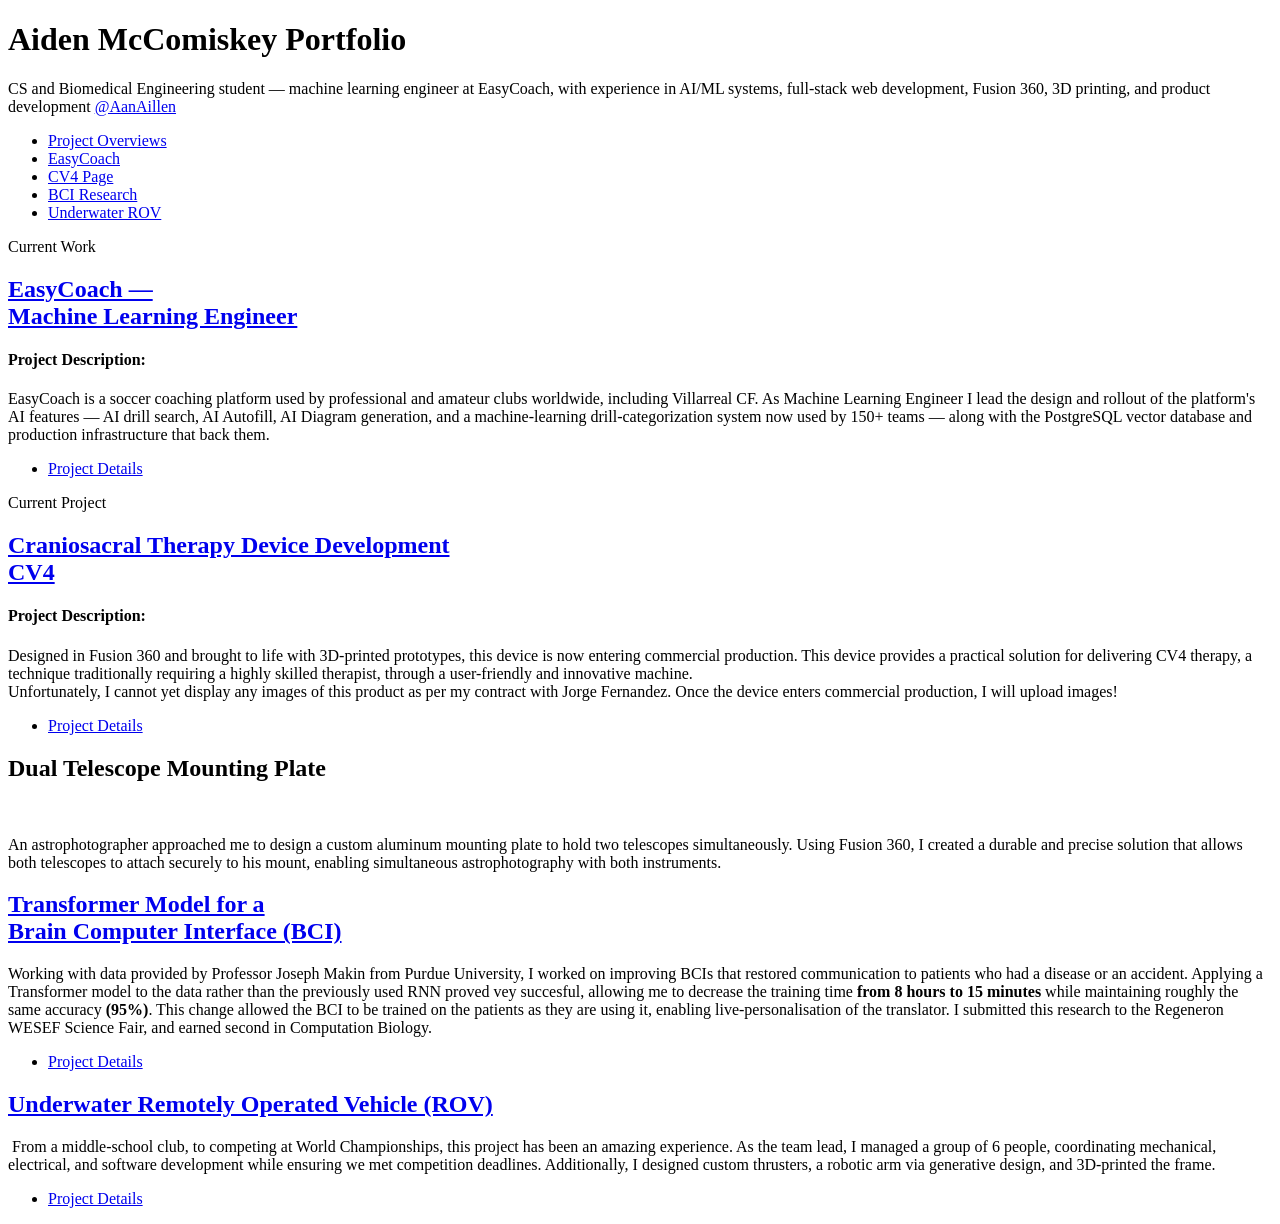
==== index.html @ 6c1e5b0b "Add EasyCoach project page and feature on portfolio - New EasyCoach.html with project detail (AI sea" ====
<!DOCTYPE HTML>
<!--
	html5up.net | @ajlkn
	Free for personal and commercial use under the CCA 3.0 license (html5up.net/license)
-->
<html>
	<head>
		<title>Aiden McComiskey's Portfolio</title>
		<meta charset="utf-8" />
		<meta name="viewport" content="width=device-width, initial-scale=1, user-scalable=no" />
		<link rel="stylesheet" href="assets/css/main.css" />
		<noscript><link rel="stylesheet" href="assets/css/noscript.css" /></noscript>
	</head>
	<body class="is-preload">

		<!-- Wrapper -->
			<div id="wrapper" class="fade-in">

				<!-- Intro -->
					<div id="intro">
						<h1>Aiden McComiskey Portfolio</h1>
						<p>CS and Biomedical Engineering student &mdash; machine learning engineer at EasyCoach, with experience in AI/ML systems, full-stack web development, Fusion 360, 3D printing, and product development <a href="https://github.com/AanAillen">@AanAillen</a>
					</div>

				<!-- Header -->

				<!-- Nav -->
					<nav id="nav">
						<ul class="links">
							<li class="active"><a href="index.html">Project Overviews</a></li>
							<li><a href="EasyCoach.html">EasyCoach</a></li>
							<li><a href="CV4.html">CV4 Page</a></li>
							<li><a href="BCI.html">	 BCI Research</a></li>
							<li><a href="UROV.html"> Underwater ROV</a></li>
						</ul>
					</nav>

				<!-- Main -->
					<div id="main">

						<!-- Featured Post -->
							<article class="post featured">
								<header class="major">
									<span class="date">Current Work</span>
									<h2><a href="EasyCoach.html">EasyCoach &mdash;<br />
									Machine Learning Engineer</a></h2>
								</header>
									<h4>Project Description:</h4> <p>EasyCoach is a soccer coaching platform used by professional and amateur clubs worldwide, including Villarreal CF. As Machine Learning Engineer I lead the design and rollout of the platform's AI features &mdash; AI drill search, AI Autofill, AI Diagram generation, and a machine-learning drill-categorization system now used by 150+ teams &mdash; along with the PostgreSQL vector database and production infrastructure that back them.</p>
								<ul class="actions special">
									<li><a href="EasyCoach.html" class="button large">Project Details</a></li>
								</ul>
							</article>

						
							<article class="post featured">
								<header class="major">
									<span class="date">Current Project</span>
									<h2><a href="CV4.html">Craniosacral Therapy Device Development<br />
									CV4 </a></h2>
								</header>
									<h4>Project Description:</h4> <p>Designed in Fusion 360 and brought to life with 3D-printed 
										prototypes, this device is now entering commercial production. This device provides a 
										practical solution for delivering CV4 therapy, a technique traditionally requiring a highly 
										skilled therapist, through a user-friendly and innovative machine.<br /> Unfortunately, I cannot yet display any images of this product as per my contract with Jorge Fernandez.  Once the device enters commercial production, I will upload images!</p>
								
								<!-- <a href="#" class="image main"><img src="images/pic01.jpg" alt="" /></a> -->
								<ul class="actions special">
									<li><a href="CV4.html" class="button large">Project Details</a></li>
								</ul>
							</article>

						<!-- Posts -->
							<section class="posts">
								<article>
									<header>
										<h2>Dual Telescope Mounting Plate<br /></h2>
									</header>
									<a  class="image fit"><img src="images/DvTl.png" alt="" /></a>
									<p>An astrophotographer approached me to design a custom aluminum mounting plate to hold two telescopes simultaneously. Using Fusion 360, I created a durable and precise solution that allows both telescopes to attach securely to his mount, enabling simultaneous astrophotography with both instruments. </p>
									<!-- <ul class="actions special">
										<li><a href="#" class="button">View Project</a></li>
									</ul> -->
								</article>
								<article>
									<header>
										<h2><a href="BCI.html">Transformer Model for a<br />
										Brain Computer Interface (BCI)</a></h2>
									</header>
									<p>Working with data provided by Professor Joseph Makin from Purdue University, 
										I worked on improving BCIs that restored communication to patients who had a disease or an accident.  
										Applying a Transformer model to the data rather than the previously used RNN proved vey succesful, 
										allowing me to decrease the training time <strong> from 8 hours to 15 minutes </strong>while maintaining 
										roughly the same accuracy <b>(95%)</b>.  This change allowed the BCI to be trained on the patients as 
										they are using it, enabling live-personalisation of the translator.  I submitted this research to the 
										Regeneron WESEF Science Fair, and earned second in Computation Biology.</p>
									<ul class="actions special">
										<li><a href="BCI.html" class="button">Project Details</a></li>
									</ul>
								</article>
									
									
							</section>

							<article class="post featured">
								<header>
									<h2><a href="UROV.html">Underwater Remotely Operated Vehicle (ROV)
									</a></h2>
								</header>
								
								<a  class="image fit"><img src="images/Poster.png" alt="" /></a>
								From a middle-school club, to competing at World Championships, this project has been an amazing experience.  As the team lead, I managed a group of 6 people, coordinating mechanical, electrical, and software development while ensuring we met competition deadlines.  Additionally, I designed custom thrusters, a robotic arm via generative design, and 3D-printed the frame.  </p>
								<ul class="actions special">
									<li><a href="UROV.html" class="button">Project Details</a></li>
								</ul>
							</article>
					</div>


			</div>
			<footer id="footer">
				
			</footer>
		<!-- Scripts -->
			<script src="assets/js/jquery.min.js"></script>
			<script src="assets/js/jquery.scrollex.min.js"></script>
			<script src="assets/js/jquery.scrolly.min.js"></script>
			<script src="assets/js/browser.min.js"></script>
			<script src="assets/js/breakpoints.min.js"></script>
			<script src="assets/js/util.js"></script>
			<script src="assets/js/main.js"></script>

	</body>
</html>
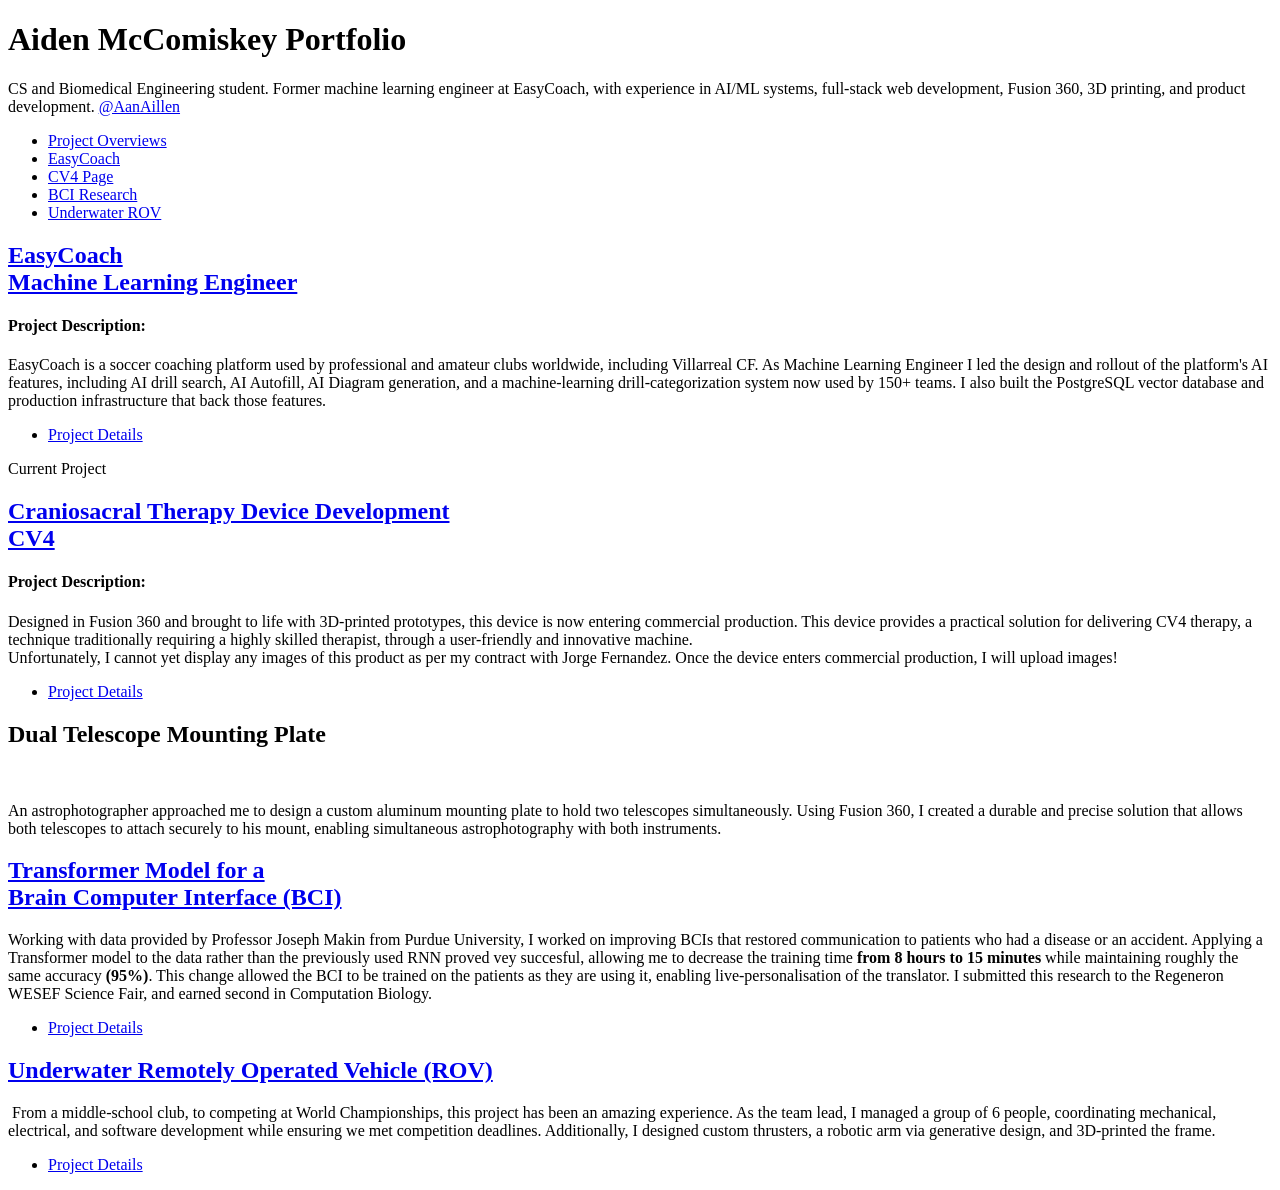
==== commit 562c9a08: "Update EasyCoach role to past tense, remove Current Work label" ====
--- a/index.html
+++ b/index.html
@@ -1,133 +1,132 @@
-<!DOCTYPE HTML>
-<!--
-	html5up.net | @ajlkn
-	Free for personal and commercial use under the CCA 3.0 license (html5up.net/license)
--->
-<html>
-	<head>
-		<title>Aiden McComiskey's Portfolio</title>
-		<meta charset="utf-8" />
-		<meta name="viewport" content="width=device-width, initial-scale=1, user-scalable=no" />
-		<link rel="stylesheet" href="assets/css/main.css" />
-		<noscript><link rel="stylesheet" href="assets/css/noscript.css" /></noscript>
-	</head>
-	<body class="is-preload">
-
-		<!-- Wrapper -->
-			<div id="wrapper" class="fade-in">
-
-				<!-- Intro -->
-					<div id="intro">
-						<h1>Aiden McComiskey Portfolio</h1>
-						<p>CS and Biomedical Engineering student &mdash; machine learning engineer at EasyCoach, with experience in AI/ML systems, full-stack web development, Fusion 360, 3D printing, and product development <a href="https://github.com/AanAillen">@AanAillen</a>
-					</div>
-
-				<!-- Header -->
-
-				<!-- Nav -->
-					<nav id="nav">
-						<ul class="links">
-							<li class="active"><a href="index.html">Project Overviews</a></li>
-							<li><a href="EasyCoach.html">EasyCoach</a></li>
-							<li><a href="CV4.html">CV4 Page</a></li>
-							<li><a href="BCI.html">	 BCI Research</a></li>
-							<li><a href="UROV.html"> Underwater ROV</a></li>
-						</ul>
-					</nav>
-
-				<!-- Main -->
-					<div id="main">
-
-						<!-- Featured Post -->
-							<article class="post featured">
-								<header class="major">
-									<span class="date">Current Work</span>
-									<h2><a href="EasyCoach.html">EasyCoach &mdash;<br />
-									Machine Learning Engineer</a></h2>
-								</header>
-									<h4>Project Description:</h4> <p>EasyCoach is a soccer coaching platform used by professional and amateur clubs worldwide, including Villarreal CF. As Machine Learning Engineer I lead the design and rollout of the platform's AI features &mdash; AI drill search, AI Autofill, AI Diagram generation, and a machine-learning drill-categorization system now used by 150+ teams &mdash; along with the PostgreSQL vector database and production infrastructure that back them.</p>
-								<ul class="actions special">
-									<li><a href="EasyCoach.html" class="button large">Project Details</a></li>
-								</ul>
-							</article>
-
-						
-							<article class="post featured">
-								<header class="major">
-									<span class="date">Current Project</span>
-									<h2><a href="CV4.html">Craniosacral Therapy Device Development<br />
-									CV4 </a></h2>
-								</header>
-									<h4>Project Description:</h4> <p>Designed in Fusion 360 and brought to life with 3D-printed 
-										prototypes, this device is now entering commercial production. This device provides a 
-										practical solution for delivering CV4 therapy, a technique traditionally requiring a highly 
-										skilled therapist, through a user-friendly and innovative machine.<br /> Unfortunately, I cannot yet display any images of this product as per my contract with Jorge Fernandez.  Once the device enters commercial production, I will upload images!</p>
-								
-								<!-- <a href="#" class="image main"><img src="images/pic01.jpg" alt="" /></a> -->
-								<ul class="actions special">
-									<li><a href="CV4.html" class="button large">Project Details</a></li>
-								</ul>
-							</article>
-
-						<!-- Posts -->
-							<section class="posts">
-								<article>
-									<header>
-										<h2>Dual Telescope Mounting Plate<br /></h2>
-									</header>
-									<a  class="image fit"><img src="images/DvTl.png" alt="" /></a>
-									<p>An astrophotographer approached me to design a custom aluminum mounting plate to hold two telescopes simultaneously. Using Fusion 360, I created a durable and precise solution that allows both telescopes to attach securely to his mount, enabling simultaneous astrophotography with both instruments. </p>
-									<!-- <ul class="actions special">
-										<li><a href="#" class="button">View Project</a></li>
-									</ul> -->
-								</article>
-								<article>
-									<header>
-										<h2><a href="BCI.html">Transformer Model for a<br />
-										Brain Computer Interface (BCI)</a></h2>
-									</header>
-									<p>Working with data provided by Professor Joseph Makin from Purdue University, 
-										I worked on improving BCIs that restored communication to patients who had a disease or an accident.  
-										Applying a Transformer model to the data rather than the previously used RNN proved vey succesful, 
-										allowing me to decrease the training time <strong> from 8 hours to 15 minutes </strong>while maintaining 
-										roughly the same accuracy <b>(95%)</b>.  This change allowed the BCI to be trained on the patients as 
-										they are using it, enabling live-personalisation of the translator.  I submitted this research to the 
-										Regeneron WESEF Science Fair, and earned second in Computation Biology.</p>
-									<ul class="actions special">
-										<li><a href="BCI.html" class="button">Project Details</a></li>
-									</ul>
-								</article>
-									
-									
-							</section>
-
-							<article class="post featured">
-								<header>
-									<h2><a href="UROV.html">Underwater Remotely Operated Vehicle (ROV)
-									</a></h2>
-								</header>
-								
-								<a  class="image fit"><img src="images/Poster.png" alt="" /></a>
-								From a middle-school club, to competing at World Championships, this project has been an amazing experience.  As the team lead, I managed a group of 6 people, coordinating mechanical, electrical, and software development while ensuring we met competition deadlines.  Additionally, I designed custom thrusters, a robotic arm via generative design, and 3D-printed the frame.  </p>
-								<ul class="actions special">
-									<li><a href="UROV.html" class="button">Project Details</a></li>
-								</ul>
-							</article>
-					</div>
-
-
-			</div>
-			<footer id="footer">
-				
-			</footer>
-		<!-- Scripts -->
-			<script src="assets/js/jquery.min.js"></script>
-			<script src="assets/js/jquery.scrollex.min.js"></script>
-			<script src="assets/js/jquery.scrolly.min.js"></script>
-			<script src="assets/js/browser.min.js"></script>
-			<script src="assets/js/breakpoints.min.js"></script>
-			<script src="assets/js/util.js"></script>
-			<script src="assets/js/main.js"></script>
-
-	</body>
-</html>
+<!DOCTYPE HTML>
+<!--
+	html5up.net | @ajlkn
+	Free for personal and commercial use under the CCA 3.0 license (html5up.net/license)
+-->
+<html>
+	<head>
+		<title>Aiden McComiskey's Portfolio</title>
+		<meta charset="utf-8" />
+		<meta name="viewport" content="width=device-width, initial-scale=1, user-scalable=no" />
+		<link rel="stylesheet" href="assets/css/main.css" />
+		<noscript><link rel="stylesheet" href="assets/css/noscript.css" /></noscript>
+	</head>
+	<body class="is-preload">
+
+		<!-- Wrapper -->
+			<div id="wrapper" class="fade-in">
+
+				<!-- Intro -->
+					<div id="intro">
+						<h1>Aiden McComiskey Portfolio</h1>
+						<p>CS and Biomedical Engineering student. Former machine learning engineer at EasyCoach, with experience in AI/ML systems, full-stack web development, Fusion 360, 3D printing, and product development. <a href="https://github.com/AanAillen">@AanAillen</a>
+					</div>
+
+				<!-- Header -->
+
+				<!-- Nav -->
+					<nav id="nav">
+						<ul class="links">
+							<li class="active"><a href="index.html">Project Overviews</a></li>
+							<li><a href="EasyCoach.html">EasyCoach</a></li>
+							<li><a href="CV4.html">CV4 Page</a></li>
+							<li><a href="BCI.html">	 BCI Research</a></li>
+							<li><a href="UROV.html"> Underwater ROV</a></li>
+						</ul>
+					</nav>
+
+				<!-- Main -->
+					<div id="main">
+
+						<!-- Featured Post -->
+							<article class="post featured">
+								<header class="major">
+									<h2><a href="EasyCoach.html">EasyCoach<br />
+									Machine Learning Engineer</a></h2>
+								</header>
+									<h4>Project Description:</h4> <p>EasyCoach is a soccer coaching platform used by professional and amateur clubs worldwide, including Villarreal CF. As Machine Learning Engineer I led the design and rollout of the platform's AI features, including AI drill search, AI Autofill, AI Diagram generation, and a machine-learning drill-categorization system now used by 150+ teams. I also built the PostgreSQL vector database and production infrastructure that back those features.</p>
+								<ul class="actions special">
+									<li><a href="EasyCoach.html" class="button large">Project Details</a></li>
+								</ul>
+							</article>
+
+
+							<article class="post featured">
+								<header class="major">
+									<span class="date">Current Project</span>
+									<h2><a href="CV4.html">Craniosacral Therapy Device Development<br />
+									CV4 </a></h2>
+								</header>
+									<h4>Project Description:</h4> <p>Designed in Fusion 360 and brought to life with 3D-printed
+										prototypes, this device is now entering commercial production. This device provides a
+										practical solution for delivering CV4 therapy, a technique traditionally requiring a highly
+										skilled therapist, through a user-friendly and innovative machine.<br /> Unfortunately, I cannot yet display any images of this product as per my contract with Jorge Fernandez.  Once the device enters commercial production, I will upload images!</p>
+
+								<!-- <a href="#" class="image main"><img src="images/pic01.jpg" alt="" /></a> -->
+								<ul class="actions special">
+									<li><a href="CV4.html" class="button large">Project Details</a></li>
+								</ul>
+							</article>
+
+						<!-- Posts -->
+							<section class="posts">
+								<article>
+									<header>
+										<h2>Dual Telescope Mounting Plate<br /></h2>
+									</header>
+									<a  class="image fit"><img src="images/DvTl.png" alt="" /></a>
+									<p>An astrophotographer approached me to design a custom aluminum mounting plate to hold two telescopes simultaneously. Using Fusion 360, I created a durable and precise solution that allows both telescopes to attach securely to his mount, enabling simultaneous astrophotography with both instruments. </p>
+									<!-- <ul class="actions special">
+										<li><a href="#" class="button">View Project</a></li>
+									</ul> -->
+								</article>
+								<article>
+									<header>
+										<h2><a href="BCI.html">Transformer Model for a<br />
+										Brain Computer Interface (BCI)</a></h2>
+									</header>
+									<p>Working with data provided by Professor Joseph Makin from Purdue University,
+										I worked on improving BCIs that restored communication to patients who had a disease or an accident.
+										Applying a Transformer model to the data rather than the previously used RNN proved vey succesful,
+										allowing me to decrease the training time <strong> from 8 hours to 15 minutes </strong>while maintaining
+										roughly the same accuracy <b>(95%)</b>.  This change allowed the BCI to be trained on the patients as
+										they are using it, enabling live-personalisation of the translator.  I submitted this research to the
+										Regeneron WESEF Science Fair, and earned second in Computation Biology.</p>
+									<ul class="actions special">
+										<li><a href="BCI.html" class="button">Project Details</a></li>
+									</ul>
+								</article>
+
+
+							</section>
+
+							<article class="post featured">
+								<header>
+									<h2><a href="UROV.html">Underwater Remotely Operated Vehicle (ROV)
+									</a></h2>
+								</header>
+
+								<a  class="image fit"><img src="images/Poster.png" alt="" /></a>
+								From a middle-school club, to competing at World Championships, this project has been an amazing experience.  As the team lead, I managed a group of 6 people, coordinating mechanical, electrical, and software development while ensuring we met competition deadlines.  Additionally, I designed custom thrusters, a robotic arm via generative design, and 3D-printed the frame.  </p>
+								<ul class="actions special">
+									<li><a href="UROV.html" class="button">Project Details</a></li>
+								</ul>
+							</article>
+					</div>
+
+
+			</div>
+			<footer id="footer">
+
+			</footer>
+		<!-- Scripts -->
+			<script src="assets/js/jquery.min.js"></script>
+			<script src="assets/js/jquery.scrollex.min.js"></script>
+			<script src="assets/js/jquery.scrolly.min.js"></script>
+			<script src="assets/js/browser.min.js"></script>
+			<script src="assets/js/breakpoints.min.js"></script>
+			<script src="assets/js/util.js"></script>
+			<script src="assets/js/main.js"></script>
+
+	</body>
+</html>
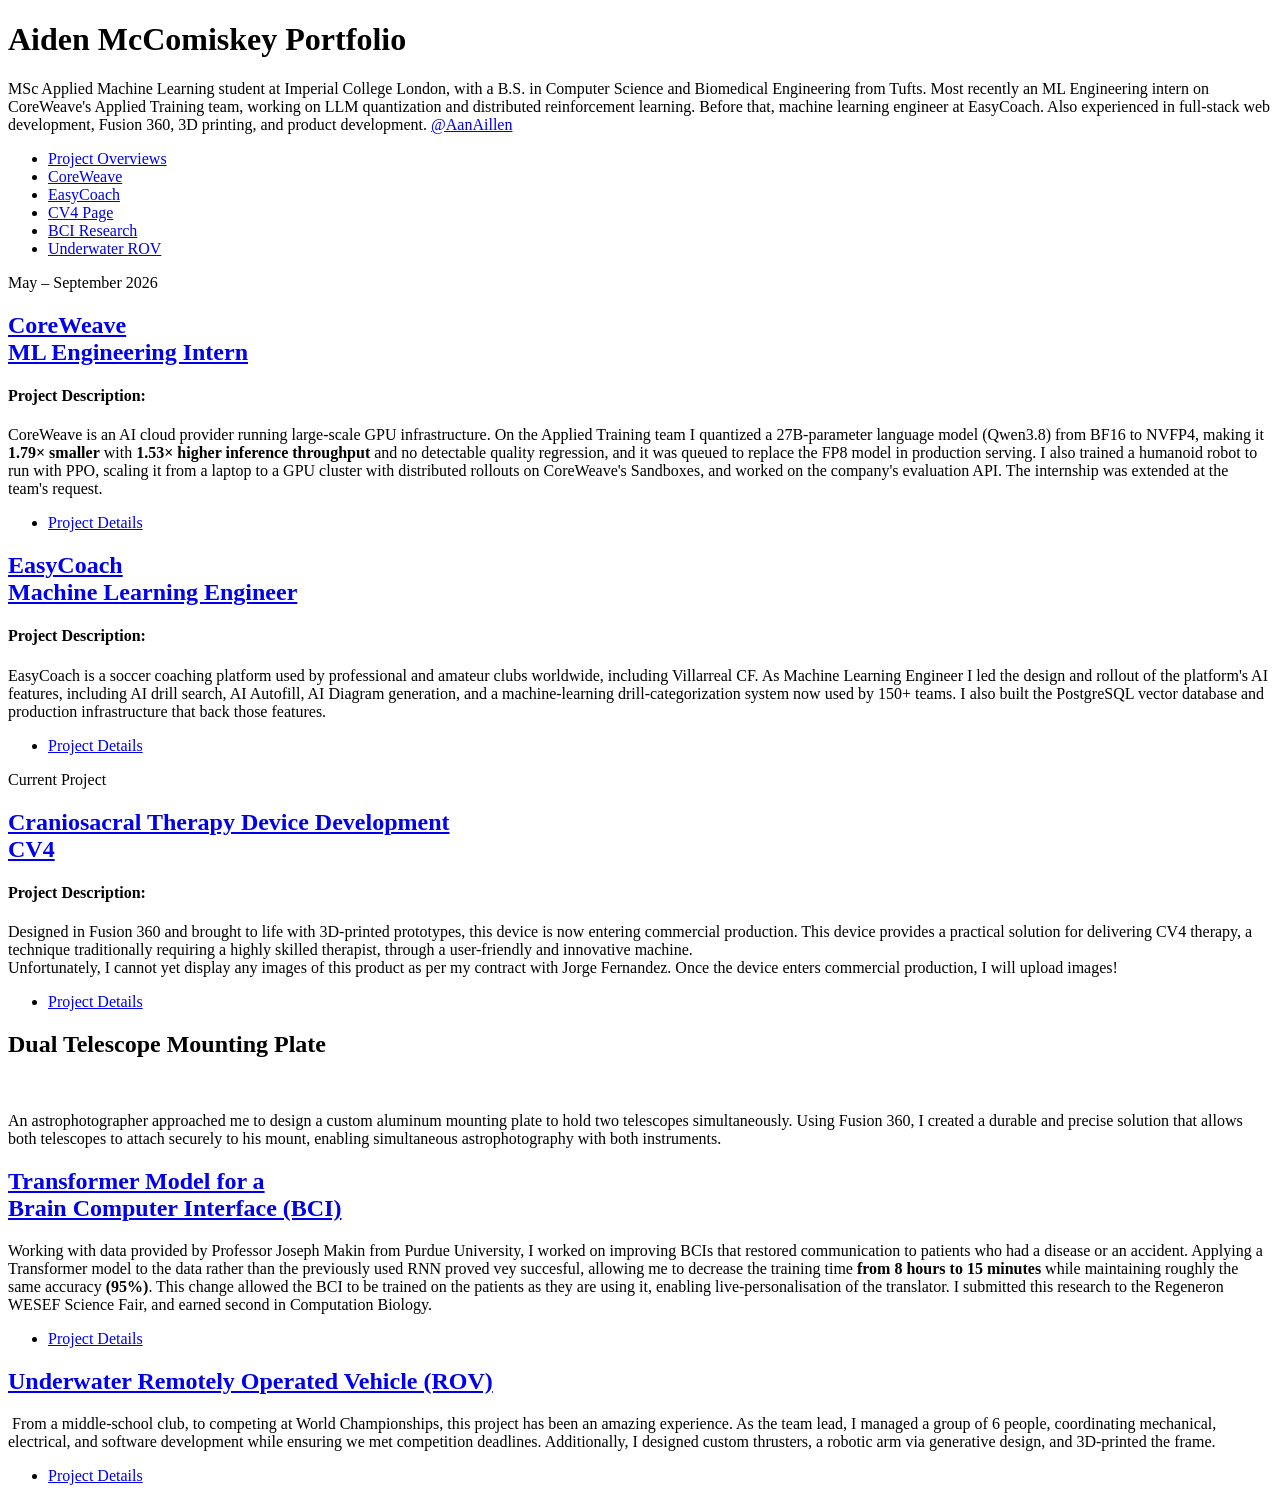
==== commit 955a0e35: "Add CoreWeave internship page, feature on portfolio, update intro Co-Authored-By: Claude Opus 5.5 (1" ====
--- a/index.html
+++ b/index.html
@@ -19,7 +19,7 @@
 				<!-- Intro -->
 					<div id="intro">
 						<h1>Aiden McComiskey Portfolio</h1>
-						<p>CS and Biomedical Engineering student. Former machine learning engineer at EasyCoach, with experience in AI/ML systems, full-stack web development, Fusion 360, 3D printing, and product development. <a href="https://github.com/AanAillen">@AanAillen</a>
+						<p>MSc Applied Machine Learning student at Imperial College London, with a B.S. in Computer Science and Biomedical Engineering from Tufts. Most recently an ML Engineering intern on CoreWeave's Applied Training team, working on LLM quantization and distributed reinforcement learning. Before that, machine learning engineer at EasyCoach. Also experienced in full-stack web development, Fusion 360, 3D printing, and product development. <a href="https://github.com/AanAillen">@AanAillen</a></p>
 					</div>
 
 				<!-- Header -->
@@ -28,6 +28,7 @@
 					<nav id="nav">
 						<ul class="links">
 							<li class="active"><a href="index.html">Project Overviews</a></li>
+							<li><a href="CoreWeave.html">CoreWeave</a></li>
 							<li><a href="EasyCoach.html">EasyCoach</a></li>
 							<li><a href="CV4.html">CV4 Page</a></li>
 							<li><a href="BCI.html">	 BCI Research</a></li>
@@ -39,6 +40,18 @@
 					<div id="main">
 
 						<!-- Featured Post -->
+							<article class="post featured">
+								<header class="major">
+									<span class="date">May &ndash; September 2026</span>
+									<h2><a href="CoreWeave.html">CoreWeave<br />
+									ML Engineering Intern</a></h2>
+								</header>
+									<h4>Project Description:</h4> <p>CoreWeave is an AI cloud provider running large-scale GPU infrastructure. On the Applied Training team I quantized a 27B-parameter language model (Qwen3.8) from BF16 to NVFP4, making it <strong>1.79&times; smaller</strong> with <strong>1.53&times; higher inference throughput</strong> and no detectable quality regression, and it was queued to replace the FP8 model in production serving. I also trained a humanoid robot to run with PPO, scaling it from a laptop to a GPU cluster with distributed rollouts on CoreWeave's Sandboxes, and worked on the company's evaluation API. The internship was extended at the team's request.</p>
+								<ul class="actions special">
+									<li><a href="CoreWeave.html" class="button large">Project Details</a></li>
+								</ul>
+							</article>
+
 							<article class="post featured">
 								<header class="major">
 									<h2><a href="EasyCoach.html">EasyCoach<br />
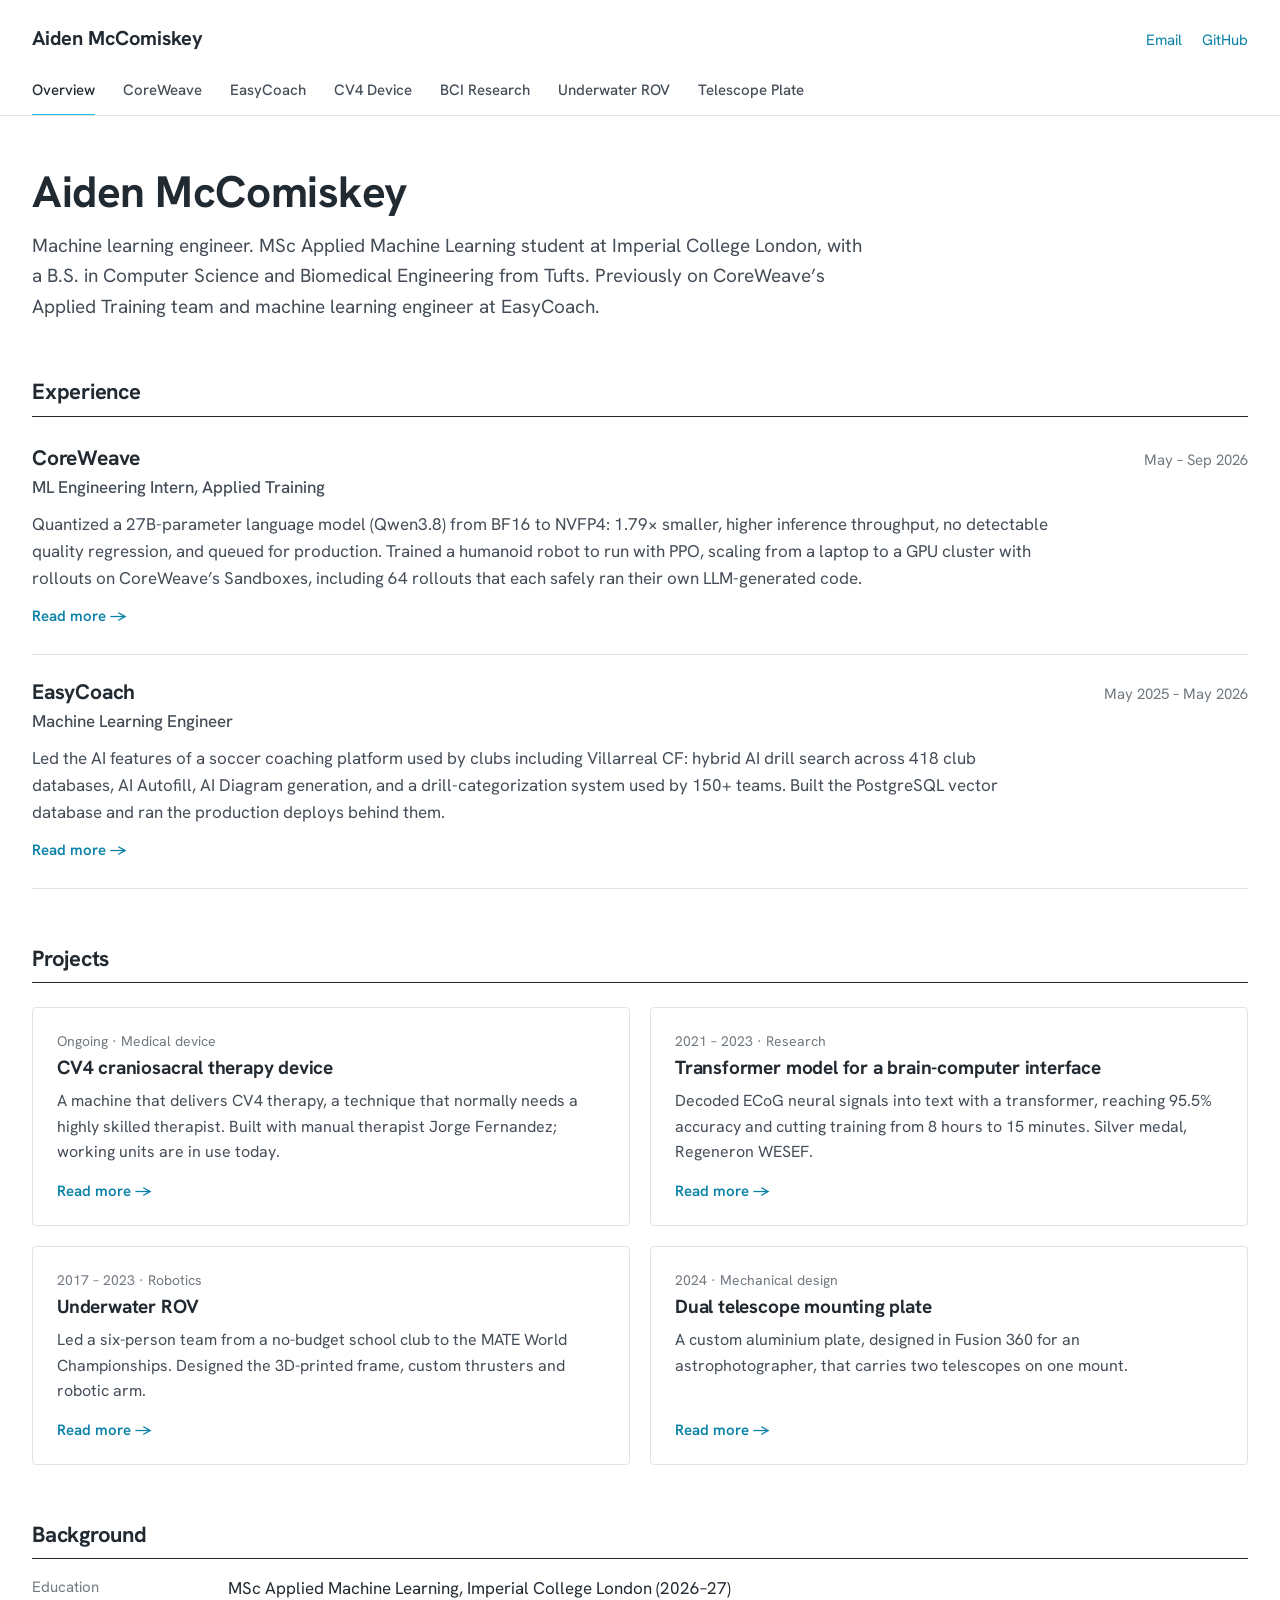
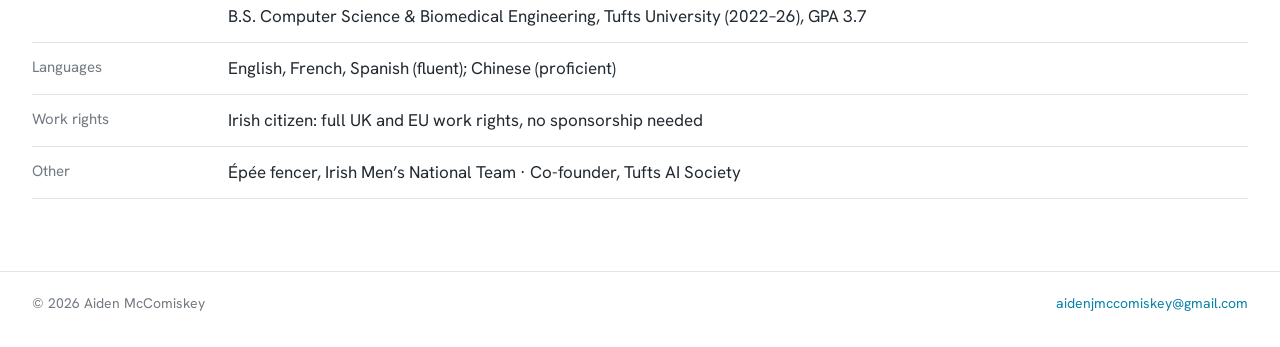
==== commit 32bdc51a: "Redesign portfolio: plain tabbed layout, CoreWeave page, telescope page Replaces the HTML5 UP templa" ====
--- a/index.html
+++ b/index.html
@@ -1,145 +1,115 @@
-<!DOCTYPE HTML>
-<!--
-	html5up.net | @ajlkn
-	Free for personal and commercial use under the CCA 3.0 license (html5up.net/license)
--->
-<html>
-	<head>
-		<title>Aiden McComiskey's Portfolio</title>
-		<meta charset="utf-8" />
-		<meta name="viewport" content="width=device-width, initial-scale=1, user-scalable=no" />
-		<link rel="stylesheet" href="assets/css/main.css" />
-		<noscript><link rel="stylesheet" href="assets/css/noscript.css" /></noscript>
-	</head>
-	<body class="is-preload">
+<!DOCTYPE html>
+<html lang="en">
+<head>
+	<meta charset="utf-8" />
+	<meta name="viewport" content="width=device-width, initial-scale=1" />
+	<title>Aiden McComiskey — Machine Learning Engineer</title>
+	<meta name="description" content="Aiden McComiskey, machine learning engineer. MSc Applied Machine Learning, Imperial College London." />
+	<link rel="preconnect" href="https://fonts.googleapis.com" />
+	<link rel="preconnect" href="https://fonts.gstatic.com" crossorigin />
+	<link href="https://fonts.googleapis.com/css2?family=Hanken+Grotesk:wght@400;500;600;700&display=swap" rel="stylesheet" />
+	<link rel="stylesheet" href="assets/css/site.css" />
+</head>
+<body>
 
-		<!-- Wrapper -->
-			<div id="wrapper" class="fade-in">
+	<header class="site-header">
+		<div class="wrap">
+			<div class="top">
+				<a class="site-name" href="index.html">Aiden McComiskey</a>
+				<div class="site-contact">
+					<a href="mailto:aidenjmccomiskey@gmail.com">Email</a>
+					<a href="https://github.com/AanAillen">GitHub</a>
+				</div>
+			</div>
+			<nav class="tabs" aria-label="Pages">
+				<a href="index.html" aria-current="page">Overview</a>
+				<a href="CoreWeave.html">CoreWeave</a>
+				<a href="EasyCoach.html">EasyCoach</a>
+				<a href="CV4.html">CV4 Device</a>
+				<a href="BCI.html">BCI Research</a>
+				<a href="UROV.html">Underwater ROV</a>
+				<a href="Telescope.html">Telescope Plate</a>
+			</nav>
+		</div>
+	</header>
 
-				<!-- Intro -->
-					<div id="intro">
-						<h1>Aiden McComiskey Portfolio</h1>
-						<p>MSc Applied Machine Learning student at Imperial College London, with a B.S. in Computer Science and Biomedical Engineering from Tufts. Most recently an ML Engineering intern on CoreWeave's Applied Training team, working on LLM quantization and distributed reinforcement learning. Before that, machine learning engineer at EasyCoach. Also experienced in full-stack web development, Fusion 360, 3D printing, and product development. <a href="https://github.com/AanAillen">@AanAillen</a></p>
-					</div>
+	<main>
+		<div class="wrap">
+			<section class="intro">
+				<h1>Aiden McComiskey</h1>
+				<p>Machine learning engineer. MSc Applied Machine Learning student at Imperial College London, with a B.S. in Computer Science and Biomedical Engineering from Tufts. Previously on CoreWeave&rsquo;s Applied Training team and machine learning engineer at EasyCoach.</p>
+			</section>
 
-				<!-- Header -->
+			<section class="block">
+				<h2>Experience</h2>
+			<div class="entry">
+				<div class="entry-head">
+					<h3><a href="CoreWeave.html">CoreWeave</a></h3>
+					<span class="dates">May &ndash; Sep 2026</span>
+				</div>
+				<p class="role">ML Engineering Intern, Applied Training</p>
+				<p>Quantized a 27B-parameter language model (Qwen3.8) from BF16 to NVFP4: 1.79&times; smaller, higher inference throughput, no detectable quality regression, and queued for production. Trained a humanoid robot to run with PPO, scaling from a laptop to a GPU cluster with rollouts on CoreWeave&rsquo;s Sandboxes, including 64 rollouts that each safely ran their own LLM-generated code.</p>
+				<a class="more" href="CoreWeave.html">Read more &rarr;</a>
+			</div>
+			<div class="entry">
+				<div class="entry-head">
+					<h3><a href="EasyCoach.html">EasyCoach</a></h3>
+					<span class="dates">May 2025 &ndash; May 2026</span>
+				</div>
+				<p class="role">Machine Learning Engineer</p>
+				<p>Led the AI features of a soccer coaching platform used by clubs including Villarreal CF: hybrid AI drill search across 418 club databases, AI Autofill, AI Diagram generation, and a drill-categorization system used by 150+ teams. Built the PostgreSQL vector database and ran the production deploys behind them.</p>
+				<a class="more" href="EasyCoach.html">Read more &rarr;</a>
+			</div>
+			</section>
 
-				<!-- Nav -->
-					<nav id="nav">
-						<ul class="links">
-							<li class="active"><a href="index.html">Project Overviews</a></li>
-							<li><a href="CoreWeave.html">CoreWeave</a></li>
-							<li><a href="EasyCoach.html">EasyCoach</a></li>
-							<li><a href="CV4.html">CV4 Page</a></li>
-							<li><a href="BCI.html">	 BCI Research</a></li>
-							<li><a href="UROV.html"> Underwater ROV</a></li>
-						</ul>
-					</nav>
+			<section class="block">
+				<h2>Projects</h2>
+				<div class="grid">
+				<a class="item" href="CV4.html">
+					<span class="meta">Ongoing &middot; Medical device</span>
+					<h3>CV4 craniosacral therapy device</h3>
+					<p>A machine that delivers CV4 therapy, a technique that normally needs a highly skilled therapist. Built with manual therapist Jorge Fernandez; working units are in use today.</p>
+					<span class="more">Read more &rarr;</span>
+				</a>
+				<a class="item" href="BCI.html">
+					<span class="meta">2021 &ndash; 2023 &middot; Research</span>
+					<h3>Transformer model for a brain-computer interface</h3>
+					<p>Decoded ECoG neural signals into text with a transformer, reaching 95.5% accuracy and cutting training from 8 hours to 15 minutes. Silver medal, Regeneron WESEF.</p>
+					<span class="more">Read more &rarr;</span>
+				</a>
+				<a class="item" href="UROV.html">
+					<span class="meta">2017 &ndash; 2023 &middot; Robotics</span>
+					<h3>Underwater ROV</h3>
+					<p>Led a six-person team from a no-budget school club to the MATE World Championships. Designed the 3D-printed frame, custom thrusters and robotic arm.</p>
+					<span class="more">Read more &rarr;</span>
+				</a>
+				<a class="item" href="Telescope.html">
+					<span class="meta">2024 &middot; Mechanical design</span>
+					<h3>Dual telescope mounting plate</h3>
+					<p>A custom aluminium plate, designed in Fusion 360 for an astrophotographer, that carries two telescopes on one mount.</p>
+					<span class="more">Read more &rarr;</span>
+				</a>
+				</div>
+			</section>
 
-				<!-- Main -->
-					<div id="main">
+			<section class="block">
+				<h2>Background</h2>
+				<dl class="facts">
+					<div><dt>Education</dt><dd>MSc Applied Machine Learning, Imperial College London (2026&ndash;27)<br />B.S. Computer Science &amp; Biomedical Engineering, Tufts University (2022&ndash;26), GPA 3.7</dd></div>
+					<div><dt>Languages</dt><dd>English, French, Spanish (fluent); Chinese (proficient)</dd></div>
+					<div><dt>Work rights</dt><dd>Irish citizen: full UK and EU work rights, no sponsorship needed</dd></div>
+					<div><dt>Other</dt><dd>&Eacute;p&eacute;e fencer, Irish Men&rsquo;s National Team &middot; Co-founder, Tufts AI Society</dd></div>
+				</dl>
+			</section>
+		</div>
+	</main>
 
-						<!-- Featured Post -->
-							<article class="post featured">
-								<header class="major">
-									<span class="date">May &ndash; September 2026</span>
-									<h2><a href="CoreWeave.html">CoreWeave<br />
-									ML Engineering Intern</a></h2>
-								</header>
-									<h4>Project Description:</h4> <p>CoreWeave is an AI cloud provider running large-scale GPU infrastructure. On the Applied Training team I quantized a 27B-parameter language model (Qwen3.8) from BF16 to NVFP4, making it <strong>1.79&times; smaller</strong> with <strong>1.53&times; higher inference throughput</strong> and no detectable quality regression, and it was queued to replace the FP8 model in production serving. I also trained a humanoid robot to run with PPO, scaling it from a laptop to a GPU cluster with distributed rollouts on CoreWeave's Sandboxes, and worked on the company's evaluation API. The internship was extended at the team's request.</p>
-								<ul class="actions special">
-									<li><a href="CoreWeave.html" class="button large">Project Details</a></li>
-								</ul>
-							</article>
+	<footer class="site-footer">
+		<div class="wrap">
+			<span>&copy; 2026 Aiden McComiskey</span>
+			<a href="mailto:aidenjmccomiskey@gmail.com">aidenjmccomiskey@gmail.com</a>
+		</div>
+	</footer>
 
-							<article class="post featured">
-								<header class="major">
-									<h2><a href="EasyCoach.html">EasyCoach<br />
-									Machine Learning Engineer</a></h2>
-								</header>
-									<h4>Project Description:</h4> <p>EasyCoach is a soccer coaching platform used by professional and amateur clubs worldwide, including Villarreal CF. As Machine Learning Engineer I led the design and rollout of the platform's AI features, including AI drill search, AI Autofill, AI Diagram generation, and a machine-learning drill-categorization system now used by 150+ teams. I also built the PostgreSQL vector database and production infrastructure that back those features.</p>
-								<ul class="actions special">
-									<li><a href="EasyCoach.html" class="button large">Project Details</a></li>
-								</ul>
-							</article>
-
-
-							<article class="post featured">
-								<header class="major">
-									<span class="date">Current Project</span>
-									<h2><a href="CV4.html">Craniosacral Therapy Device Development<br />
-									CV4 </a></h2>
-								</header>
-									<h4>Project Description:</h4> <p>Designed in Fusion 360 and brought to life with 3D-printed
-										prototypes, this device is now entering commercial production. This device provides a
-										practical solution for delivering CV4 therapy, a technique traditionally requiring a highly
-										skilled therapist, through a user-friendly and innovative machine.<br /> Unfortunately, I cannot yet display any images of this product as per my contract with Jorge Fernandez.  Once the device enters commercial production, I will upload images!</p>
-
-								<!-- <a href="#" class="image main"><img src="images/pic01.jpg" alt="" /></a> -->
-								<ul class="actions special">
-									<li><a href="CV4.html" class="button large">Project Details</a></li>
-								</ul>
-							</article>
-
-						<!-- Posts -->
-							<section class="posts">
-								<article>
-									<header>
-										<h2>Dual Telescope Mounting Plate<br /></h2>
-									</header>
-									<a  class="image fit"><img src="images/DvTl.png" alt="" /></a>
-									<p>An astrophotographer approached me to design a custom aluminum mounting plate to hold two telescopes simultaneously. Using Fusion 360, I created a durable and precise solution that allows both telescopes to attach securely to his mount, enabling simultaneous astrophotography with both instruments. </p>
-									<!-- <ul class="actions special">
-										<li><a href="#" class="button">View Project</a></li>
-									</ul> -->
-								</article>
-								<article>
-									<header>
-										<h2><a href="BCI.html">Transformer Model for a<br />
-										Brain Computer Interface (BCI)</a></h2>
-									</header>
-									<p>Working with data provided by Professor Joseph Makin from Purdue University,
-										I worked on improving BCIs that restored communication to patients who had a disease or an accident.
-										Applying a Transformer model to the data rather than the previously used RNN proved vey succesful,
-										allowing me to decrease the training time <strong> from 8 hours to 15 minutes </strong>while maintaining
-										roughly the same accuracy <b>(95%)</b>.  This change allowed the BCI to be trained on the patients as
-										they are using it, enabling live-personalisation of the translator.  I submitted this research to the
-										Regeneron WESEF Science Fair, and earned second in Computation Biology.</p>
-									<ul class="actions special">
-										<li><a href="BCI.html" class="button">Project Details</a></li>
-									</ul>
-								</article>
-
-
-							</section>
-
-							<article class="post featured">
-								<header>
-									<h2><a href="UROV.html">Underwater Remotely Operated Vehicle (ROV)
-									</a></h2>
-								</header>
-
-								<a  class="image fit"><img src="images/Poster.png" alt="" /></a>
-								From a middle-school club, to competing at World Championships, this project has been an amazing experience.  As the team lead, I managed a group of 6 people, coordinating mechanical, electrical, and software development while ensuring we met competition deadlines.  Additionally, I designed custom thrusters, a robotic arm via generative design, and 3D-printed the frame.  </p>
-								<ul class="actions special">
-									<li><a href="UROV.html" class="button">Project Details</a></li>
-								</ul>
-							</article>
-					</div>
-
-
-			</div>
-			<footer id="footer">
-
-			</footer>
-		<!-- Scripts -->
-			<script src="assets/js/jquery.min.js"></script>
-			<script src="assets/js/jquery.scrollex.min.js"></script>
-			<script src="assets/js/jquery.scrolly.min.js"></script>
-			<script src="assets/js/browser.min.js"></script>
-			<script src="assets/js/breakpoints.min.js"></script>
-			<script src="assets/js/util.js"></script>
-			<script src="assets/js/main.js"></script>
-
-	</body>
+</body>
 </html>
--- a/assets/css/site.css
+++ b/assets/css/site.css
@@ -0,0 +1,180 @@
+/* Aiden McComiskey — portfolio */
+
+:root {
+	--bg: #ffffff;
+	--bg-alt: #f5f5f5;
+	--ink: #212931;
+	--ink-2: #444d57;
+	--muted: #717981;
+	--rule: #e3e3e3;
+	--accent: #18bfef;
+	--accent-text: #0a82a8;
+
+	--font: "Hanken Grotesk", "Helvetica Neue", Arial, sans-serif;
+	--wrap: 1280px;
+	--gutter: clamp(16px, 4vw, 32px);
+}
+
+*, *::before, *::after { box-sizing: border-box; }
+
+html { -webkit-text-size-adjust: 100%; }
+
+body {
+	margin: 0;
+	background: var(--bg);
+	color: var(--ink);
+	font-family: var(--font);
+	font-size: 17px;
+	line-height: 1.6;
+	-webkit-font-smoothing: antialiased;
+}
+
+img { max-width: 100%; display: block; }
+
+a { color: var(--accent-text); text-decoration: none; }
+a:hover { text-decoration: underline; text-underline-offset: 3px; }
+
+:focus-visible { outline: 2px solid var(--accent); outline-offset: 2px; }
+
+h1, h2, h3 { color: var(--ink); line-height: 1.25; letter-spacing: -0.01em; }
+
+.wrap { max-width: var(--wrap); margin: 0 auto; padding: 0 var(--gutter); }
+
+/* ---------- Header + tabs ---------- */
+
+.site-header { border-bottom: 1px solid var(--rule); }
+.site-header .top {
+	display: flex;
+	justify-content: space-between;
+	align-items: baseline;
+	flex-wrap: wrap;
+	gap: 4px 24px;
+	padding-top: 22px;
+	padding-bottom: 14px;
+}
+.site-name { font-size: 20px; font-weight: 700; color: var(--ink); }
+.site-name:hover { text-decoration: none; }
+.site-contact { display: flex; gap: 20px; font-size: 15px; }
+
+.tabs {
+	display: flex;
+	gap: 28px;
+	overflow-x: auto;
+	scrollbar-width: none;
+	-webkit-overflow-scrolling: touch;
+}
+.tabs::-webkit-scrollbar { display: none; }
+.tabs a {
+	flex: none;
+	padding: 10px 0 12px;
+	font-size: 15px;
+	font-weight: 500;
+	color: var(--ink-2);
+	border-bottom: 2px solid transparent;
+	margin-bottom: -1px;
+}
+.tabs a:hover { color: var(--ink); text-decoration: none; border-bottom-color: var(--rule); }
+.tabs a[aria-current="page"] { color: var(--ink); border-bottom-color: var(--accent); }
+
+/* ---------- Page body ---------- */
+
+main { padding: 48px 0 72px; }
+
+.intro h1 { font-size: clamp(32px, 4.5vw, 44px); margin: 0 0 12px; font-weight: 700; }
+.intro p { font-size: 19px; color: var(--ink-2); max-width: 44em; margin: 0; }
+
+.block { margin-top: 56px; }
+.block > h2 {
+	font-size: 22px;
+	font-weight: 700;
+	margin: 0 0 4px;
+	padding-bottom: 10px;
+	border-bottom: 1px solid var(--ink);
+}
+
+/* Experience entries */
+.entry { padding: 24px 0; border-bottom: 1px solid var(--rule); }
+.entry-head { display: flex; justify-content: space-between; align-items: baseline; flex-wrap: wrap; gap: 4px 16px; }
+.entry h3 { font-size: 21px; margin: 0; font-weight: 700; }
+.entry h3 a { color: var(--ink); }
+.entry .dates { color: var(--muted); font-size: 15px; white-space: nowrap; }
+.entry .role { color: var(--ink-2); font-weight: 500; margin: 2px 0 10px; }
+.entry p { margin: 0 0 10px; color: var(--ink-2); max-width: 60em; }
+.more { font-weight: 600; font-size: 15px; }
+
+/* Project grid */
+.grid { display: grid; grid-template-columns: 1fr 1fr; gap: 20px; margin-top: 24px; }
+.item {
+	display: flex;
+	flex-direction: column;
+	border: 1px solid var(--rule);
+	border-radius: 4px;
+	padding: 22px 24px;
+	color: inherit;
+	transition: border-color .15s;
+}
+.item:hover { border-color: var(--muted); text-decoration: none; }
+.item .meta { font-size: 14px; color: var(--muted); }
+.item h3 { font-size: 19px; margin: 4px 0 8px; font-weight: 700; }
+.item p { margin: 0 0 14px; color: var(--ink-2); font-size: 16px; }
+.item .more { margin-top: auto; color: var(--accent-text); }
+.item:hover .more { text-decoration: underline; text-underline-offset: 3px; }
+@media (max-width: 720px) { .grid { grid-template-columns: 1fr; } }
+
+/* Background facts */
+.facts { margin: 0; }
+.facts > div { display: grid; grid-template-columns: 180px 1fr; gap: 16px; padding: 12px 0; border-bottom: 1px solid var(--rule); }
+.facts dt { color: var(--muted); font-size: 15px; }
+.facts dd { margin: 0; }
+@media (max-width: 560px) { .facts > div { grid-template-columns: 1fr; gap: 2px; } }
+
+/* ---------- Detail pages ---------- */
+
+.page-title h1 { font-size: clamp(30px, 4vw, 40px); margin: 0 0 8px; font-weight: 700; }
+.page-title .sub { font-size: 19px; color: var(--ink-2); margin: 0; max-width: 44em; }
+
+.summary {
+	display: grid;
+	grid-template-columns: repeat(4, 1fr);
+	gap: 16px 24px;
+	margin: 28px 0 0;
+	padding: 16px 0;
+	border-top: 1px solid var(--rule);
+	border-bottom: 1px solid var(--rule);
+}
+.summary dt { font-size: 14px; color: var(--muted); }
+.summary dd { margin: 2px 0 0; font-size: 15.5px; font-weight: 500; }
+@media (max-width: 720px) { .summary { grid-template-columns: 1fr 1fr; } }
+
+.article { max-width: 56em; }
+.article section { margin-top: 40px; }
+.article h2 { font-size: 22px; font-weight: 700; margin: 0 0 12px; }
+.article h3 { font-size: 17px; font-weight: 700; margin: 0 0 4px; }
+.article p { margin: 0 0 14px; color: var(--ink-2); }
+.article ol, .article ul { margin: 0 0 14px; padding-left: 22px; color: var(--ink-2); }
+.article li { margin-bottom: 6px; }
+.article strong { color: var(--ink); }
+
+.list { list-style: none; padding: 0 !important; margin: 0; }
+.list > li { padding: 14px 0; border-bottom: 1px solid var(--rule); margin: 0; }
+.list > li:first-child { padding-top: 0; }
+.list p { margin: 0; }
+
+figure { margin: 8px 0 20px; }
+figure img { border: 1px solid var(--rule); border-radius: 4px; }
+figcaption { font-size: 14px; color: var(--muted); margin-top: 8px; }
+.figs { display: grid; grid-template-columns: repeat(3, 1fr); gap: 16px; }
+.figs figure { margin: 0 0 12px; }
+.figs img { aspect-ratio: 1; object-fit: cover; width: 100%; }
+@media (max-width: 560px) { .figs { grid-template-columns: 1fr; } }
+
+.note { background: var(--bg-alt); padding: 14px 18px; border-radius: 4px; color: var(--ink-2); }
+
+.link-out { font-weight: 600; }
+
+.pager { display: flex; justify-content: space-between; gap: 16px; margin-top: 56px; padding-top: 20px; border-top: 1px solid var(--rule); font-weight: 600; }
+
+/* ---------- Footer ---------- */
+
+.site-footer { border-top: 1px solid var(--rule); padding: 20px 0 32px; color: var(--muted); font-size: 14px; }
+.site-footer .wrap { display: flex; justify-content: space-between; flex-wrap: wrap; gap: 8px; }
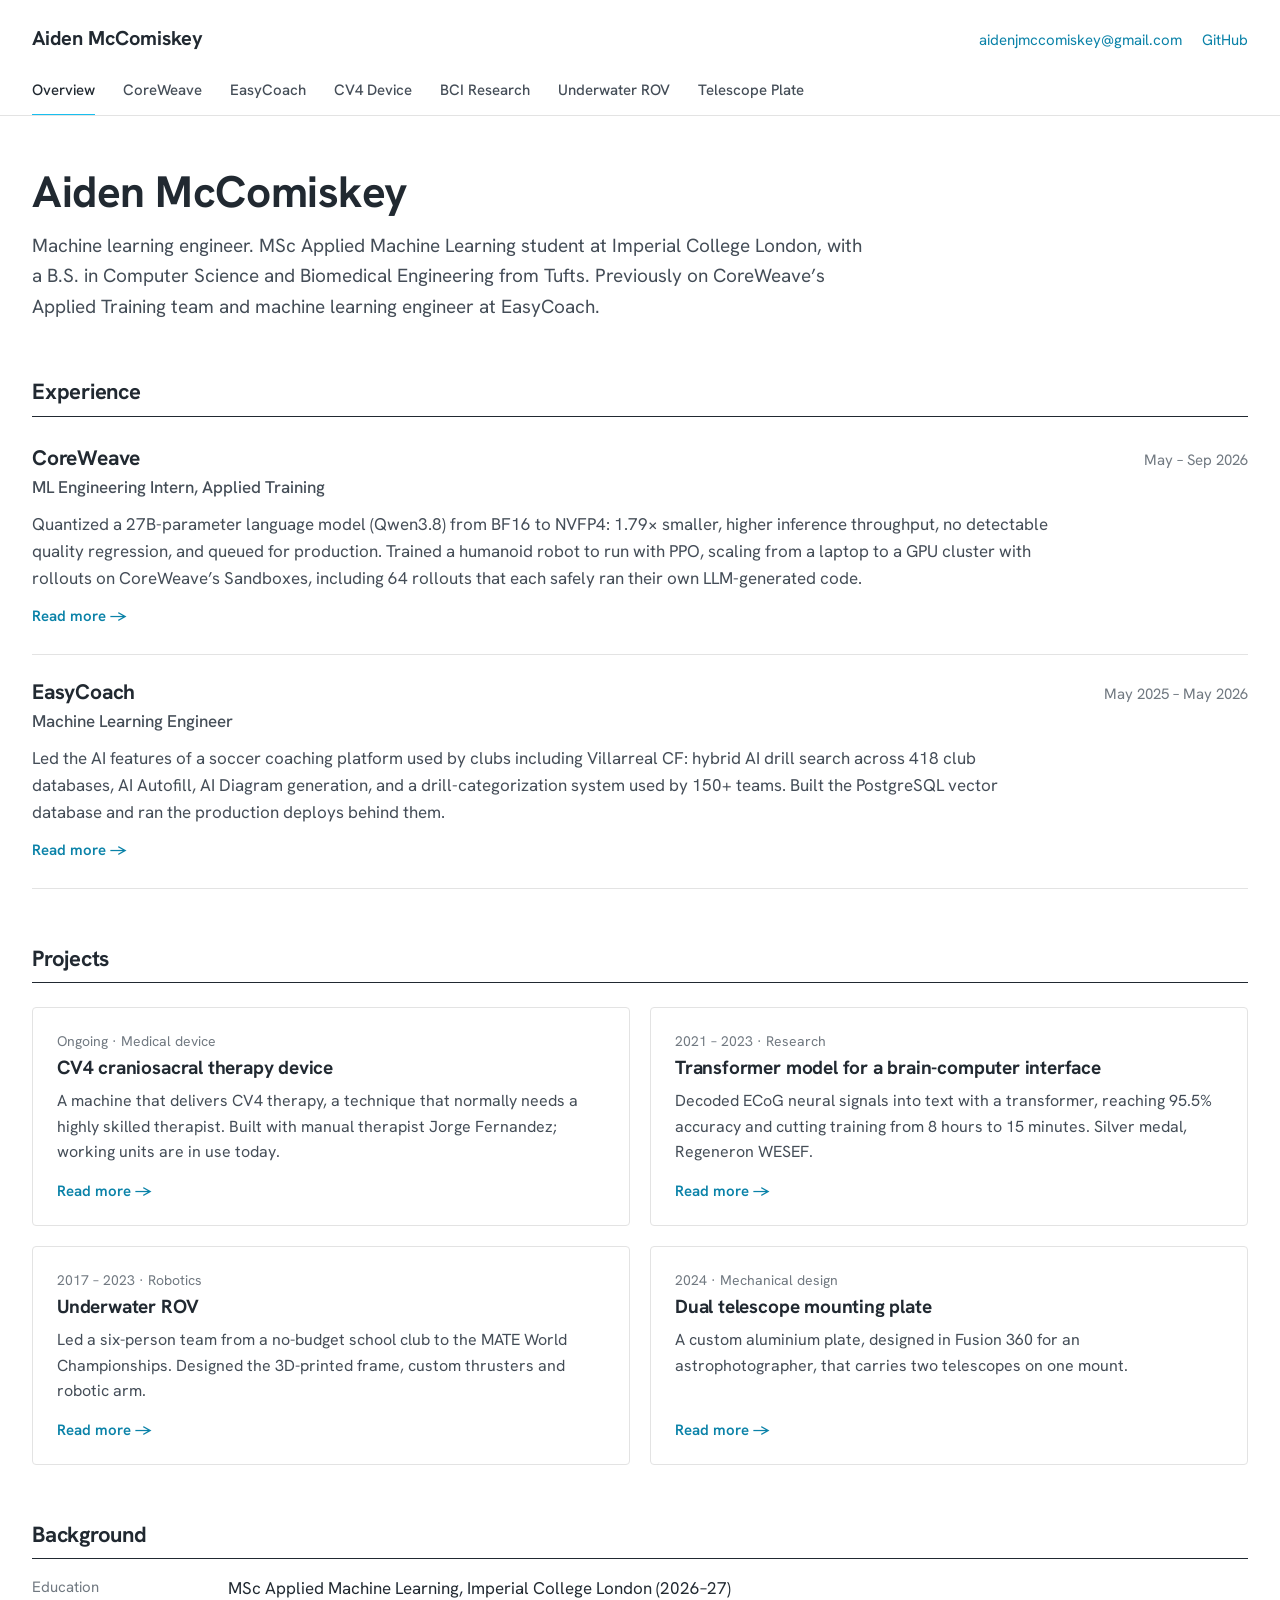
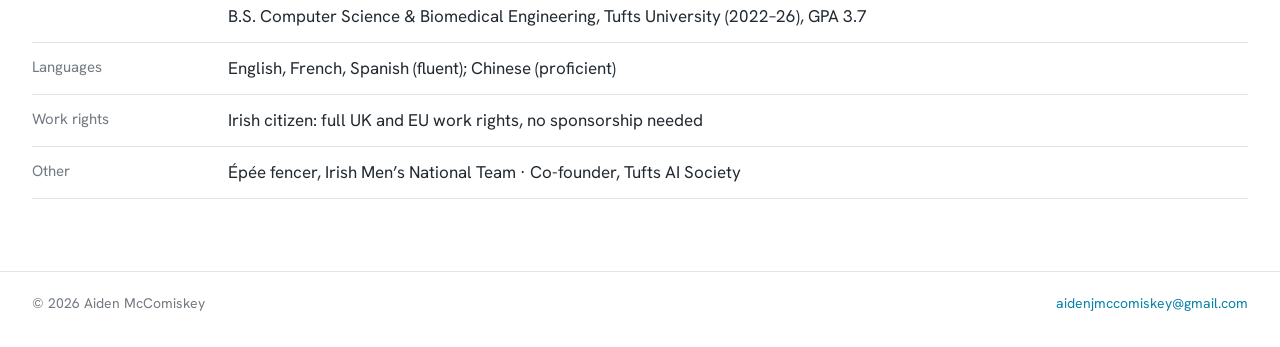
==== commit 922c7505: "Show email address in header instead of 'Email' label Co-Authored-By: Claude Opus 5.5 (1M context) <" ====
--- a/index.html
+++ b/index.html
@@ -17,7 +17,7 @@
 			<div class="top">
 				<a class="site-name" href="index.html">Aiden McComiskey</a>
 				<div class="site-contact">
-					<a href="mailto:aidenjmccomiskey@gmail.com">Email</a>
+					<a href="mailto:aidenjmccomiskey@gmail.com">aidenjmccomiskey@gmail.com</a>
 					<a href="https://github.com/AanAillen">GitHub</a>
 				</div>
 			</div>
